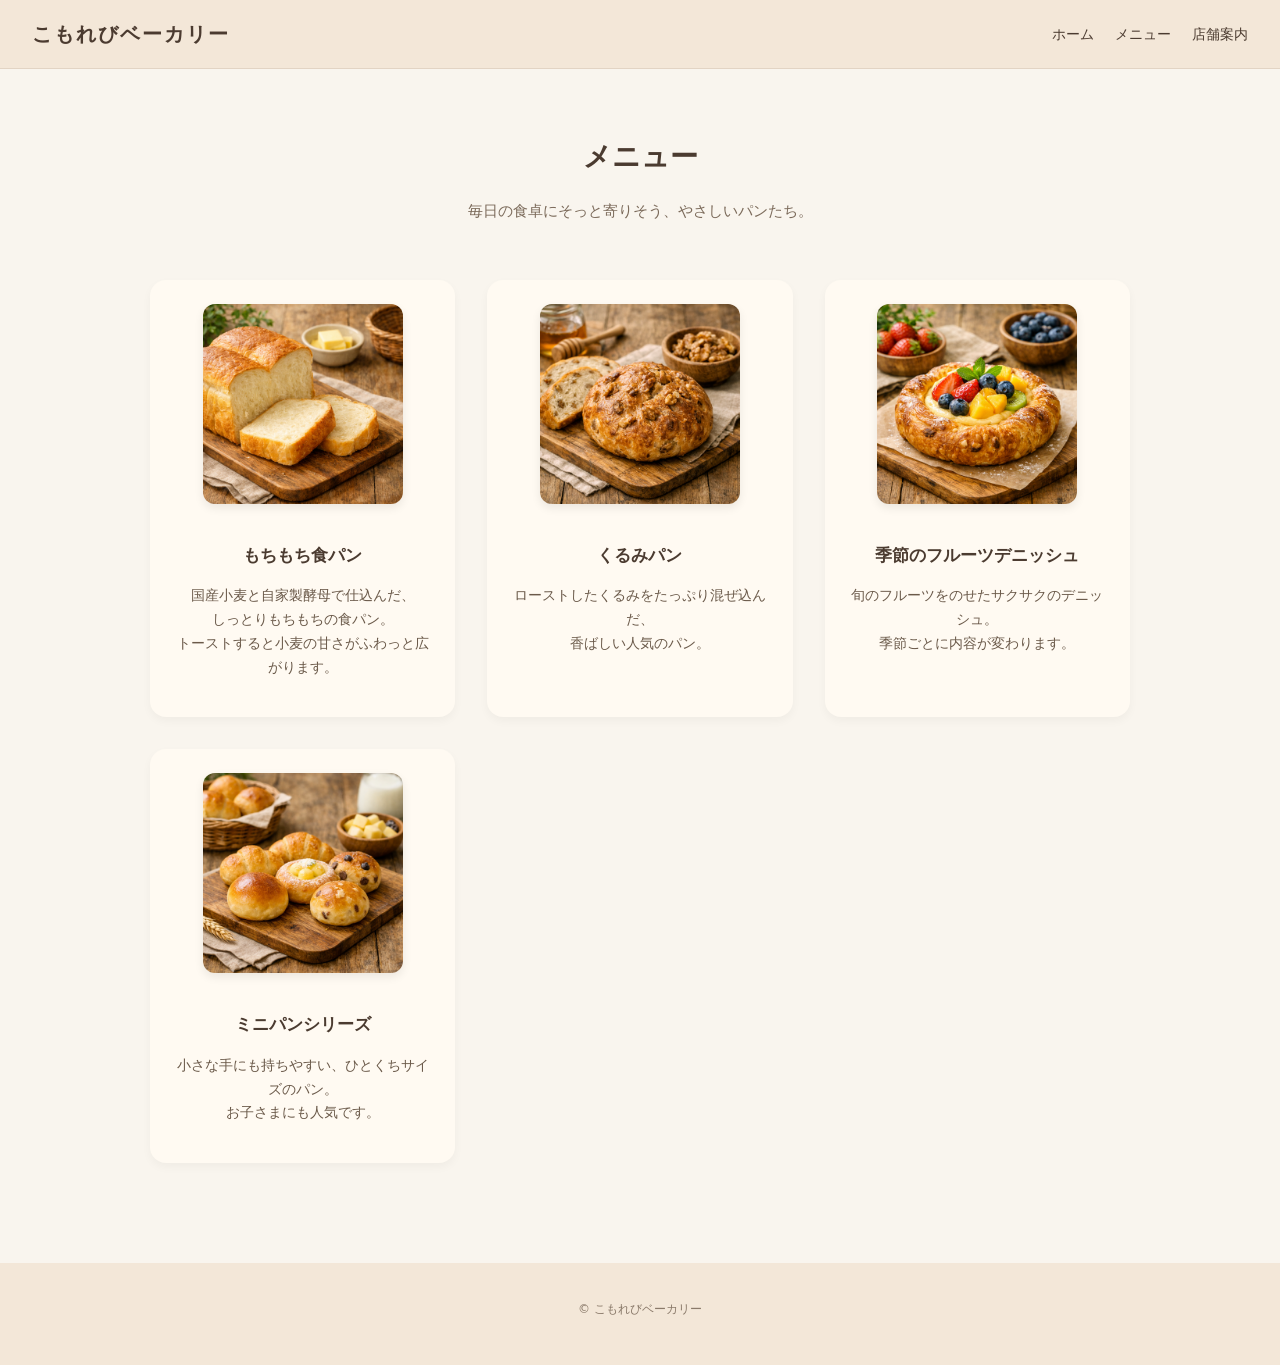
==== menu.html @ ce1f6795 "Add files via upload" ====
<!DOCTYPE html>
<html lang="ja">
<head>
  <meta charset="UTF-8">
  <title>メニュー | こもれびベーカリー</title>
  <link rel="stylesheet" href="style.css">
</head>
<body>

<header>
  <div class="logo">こもれびベーカリー</div>
  <nav>
    <a href="index.html">ホーム</a>
    <a href="menu.html">メニュー</a>
    <a href="index.html#access">店舗案内</a>
  </nav>
</header>

<main>

  <section class="menu-hero">
    <h1 class="menu-title">メニュー</h1>
    <p class="menu-sub">毎日の食卓にそっと寄りそう、やさしいパンたち。</p>
  </section>

  <section class="menu-list">

    <div class="menu-item">
      <img src="2.shokupan.png" alt="もちもち食パン" class="menu-img">
      <h2 class="menu-name">もちもち食パン</h2>
      <p class="menu-desc">
        国産小麦と自家製酵母で仕込んだ、<br>
        しっとりもちもちの食パン。<br>
        トーストすると小麦の甘さがふわっと広がります。
      </p>
    </div>

    <div class="menu-item">
      <img src="3.kurumi.png" alt="くるみパン" class="menu-img">
      <h2 class="menu-name">くるみパン</h2>
      <p class="menu-desc">
        ローストしたくるみをたっぷり混ぜ込んだ、<br>
        香ばしい人気のパン。
      </p>
    </div>

    <div class="menu-item">
      <img src="4.danish.png" alt="季節のフルーツデニッシュ" class="menu-img">
      <h2 class="menu-name">季節のフルーツデニッシュ</h2>
      <p class="menu-desc">
        旬のフルーツをのせたサクサクのデニッシュ。<br>
        季節ごとに内容が変わります。
      </p>
    </div>

    <div class="menu-item">
      <img src="5.minipan.png" alt="ミニパンシリーズ" class="menu-img">
      <h2 class="menu-name">ミニパンシリーズ</h2>
      <p class="menu-desc">
        小さな手にも持ちやすい、ひとくちサイズのパン。<br>
        お子さまにも人気です。
      </p>
    </div>

  </section>

</main>

<footer>
  <p>© こもれびベーカリー</p>
</footer>

</body>
</html>
---- style.css ----
/* ------------------------------
   基本設定
------------------------------ */
body {
  margin: 0;
  font-family: "Hiragino Sans", "YuGothic", system-ui, sans-serif;
  background-color: #f9f5ee;
  color: #4b3b30;
  line-height: 1.8;
}

/* ------------------------------
   ヘッダー
------------------------------ */
header {
  padding: 16px 32px;
  display: flex;
  justify-content: space-between;
  align-items: center;
  background-color: #f3e7d8;
  border-bottom: 1px solid #e2d4c4;
}

.logo {
  font-size: 20px;
  font-weight: bold;
  letter-spacing: 0.1em;
}

nav a {
  margin-left: 16px;
  text-decoration: none;
  color: #4b3b30;
  font-size: 14px;
}

/* ------------------------------
   トップページ（hero）
------------------------------ */
.hero {
  text-align: center;
  padding: 40px 8vw;
}

.hero-text {
  margin-bottom: 24px;
}

.hero-title {
  font-size: 32px;
  margin-bottom: 12px;
  color: #4b3b30;
}

.hero-sub {
  font-size: 16px;
  color: #7b6a5a;
  margin-bottom: 24px;
}

.hero-btn {
  display: inline-block;
  margin: 0 auto 24px;
  padding: 12px 28px;
  border-radius: 999px;
  background-color: #d9e6c8;
  color: #4b3b30;
  text-decoration: none;
  font-size: 14px;
}

.hero-img {
  display: block;
  margin: 0 auto;
  width: 100%;
  max-width: 680px;
  border-radius: 24px;
  box-shadow: 0 8px 20px rgba(0,0,0,0.08);
}

/* ------------------------------
   セクション共通
------------------------------ */
section {
  padding: 40px 8vw;
}

.section-title {
  font-size: 22px;
  margin-bottom: 16px;
  border-left: 6px solid #d9e6c8;
  padding-left: 10px;
}

.intro {
  max-width: 640px;
  font-size: 15px;
  text-align: left;
}

/* ------------------------------
   こだわり・店舗案内（画像＋テキスト）
------------------------------ */
.about-wrap {
  display: flex;
  align-items: flex-start;
  gap: 24px;
  max-width: 900px;
  margin: 0 auto;
}

.about-img {
  width: 260px;
  height: auto;
  border-radius: 16px;
  box-shadow: 0 4px 10px rgba(0,0,0,0.08);
}

/* ------------------------------
   メニューページ（カード型デザイン）
------------------------------ */

.menu-hero {
  text-align: center;
  padding: 40px 8vw 20px;
}

.menu-title {
  font-size: 28px;
  margin-bottom: 8px;
  color: #4b3b30;
}

.menu-sub {
  font-size: 15px;
  color: #7b6a5a;
}

.menu-list {
  max-width: 980px; /* ← カード幅を広げた */
  margin: 0 auto;
  padding: 20px 8vw 60px;
  display: grid;
  grid-template-columns: repeat(auto-fit, minmax(260px, 1fr)); /* ← 260px に拡大 */
  gap: 32px;
}

.menu-item {
  background-color: #fffaf2;
  padding: 24px; /* ← 少し広げて余裕を持たせた */
  border-radius: 16px;
  box-shadow: 0 4px 10px rgba(0,0,0,0.04);
  text-align: center;
}

.menu-img {
  width: 100%;
  max-width: 200px;
  height: auto;
  margin-bottom: 12px;
  border-radius: 12px;
  box-shadow: 0 4px 10px rgba(0,0,0,0.08);
}

.menu-name {
  font-size: 17px; /* ← 18px → 17px に変更 */
  margin-bottom: 8px;
  color: #4b3b30;
  white-space: nowrap; /* ← 改行禁止 */
}

.menu-desc {
  font-size: 14px;
  color: #6b5a4a;
  line-height: 1.7;
}

/* ------------------------------
   フッター
------------------------------ */
footer {
  padding: 24px 8vw 32px;
  font-size: 12px;
  color: #8a7a6a;
  background-color: #f3e7d8;
  margin-top: 40px;
  text-align: center;
}

/* ==============================
   スマホ表示（幅768px以下）
============================== */
@media (max-width: 768px) {

  .about-wrap {
    flex-direction: column;
    align-items: center;
    text-align: left;
  }

  .about-img {
    width: 100%;
    max-width: 360px;
  }

  .intro {
    width: 100%;
    font-size: 14px;
  }

  .menu-list {
    grid-template-columns: 1fr;
    gap: 24px;
  }

  .menu-item {
    padding: 20px;
  }

  .menu-img {
    max-width: 260px;
  }

  .hero-title {
    font-size: 26px;
  }

  .hero-sub {
    font-size: 14px;
  }

  nav a {
    font-size: 13px;
    margin-left: 12px;
  }
}
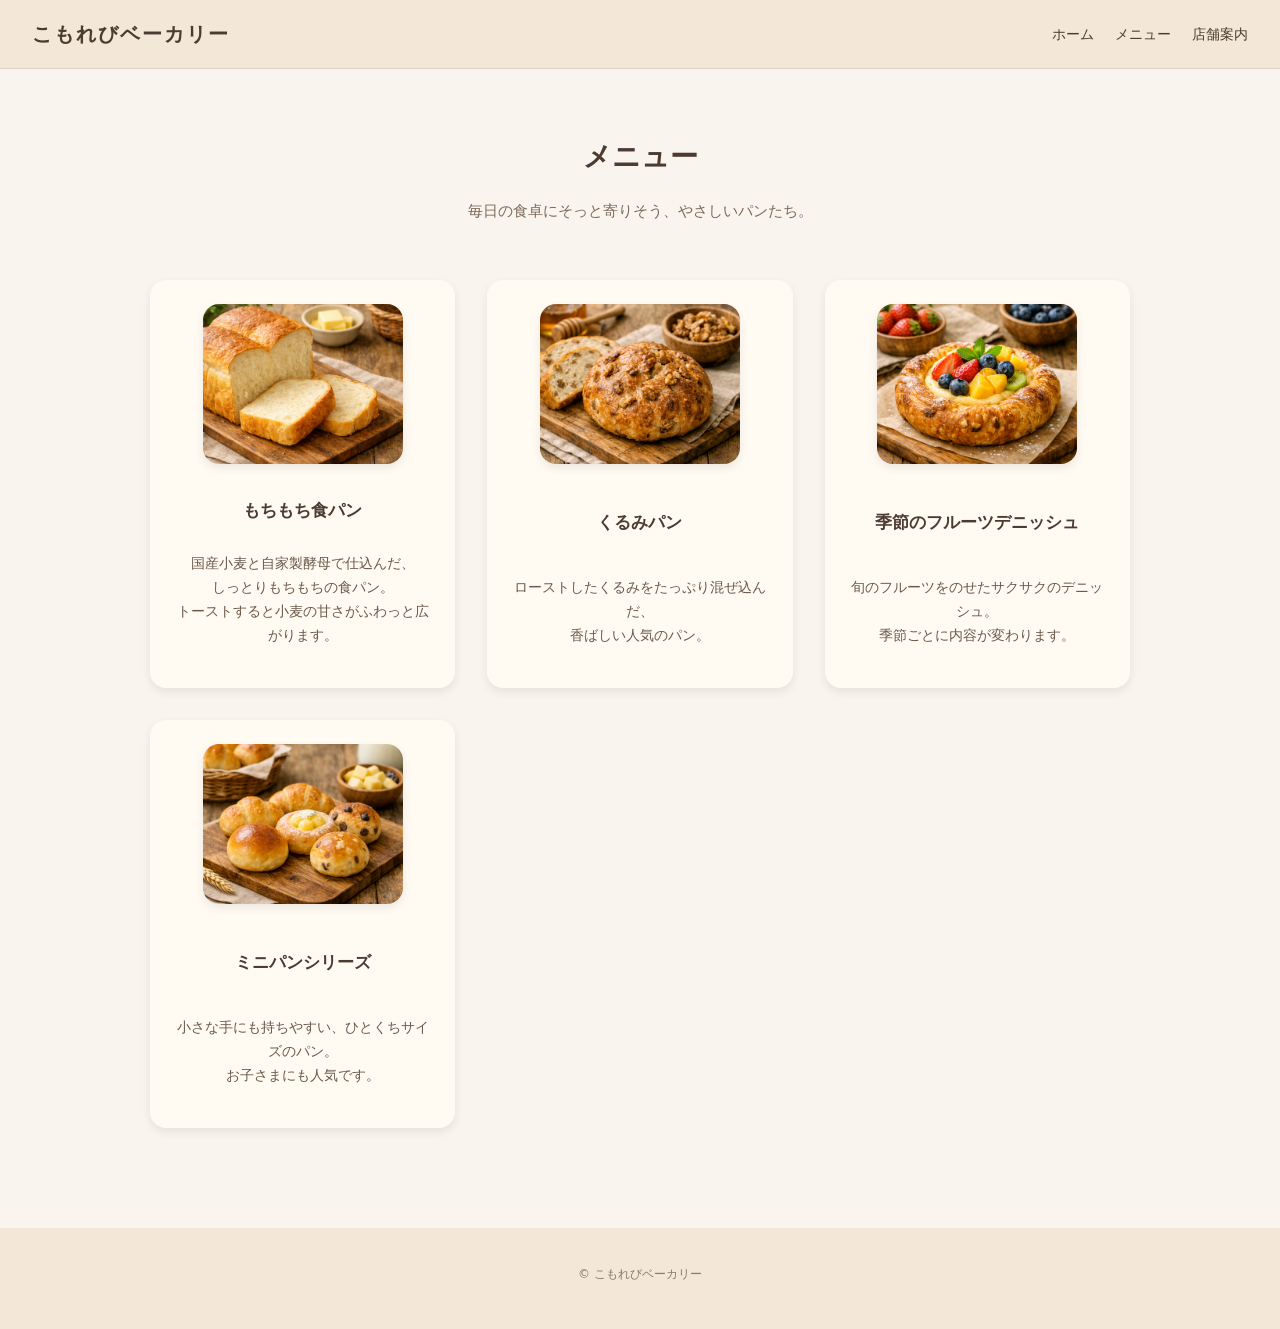
==== commit d6e61900: "Add files via upload" ====
--- a/menu.html
+++ b/menu.html
@@ -3,7 +3,7 @@
 <head>
   <meta charset="UTF-8">
   <title>メニュー | こもれびベーカリー</title>
-  <link rel="stylesheet" href="style.css">
+  <link rel="stylesheet" href="style1.css">
 </head>
 <body>
 
--- a/style1.css
+++ b/style1.css
@@ -0,0 +1,340 @@
+/* ------------------------------
+   基本設定
+------------------------------ */
+body {
+  margin: 0;
+  font-family: "Hiragino Sans", "YuGothic", system-ui, sans-serif;
+  background-color: #f9f5ee;
+  color: #4b3b30;
+  line-height: 1.8;
+}
+
+/* ------------------------------
+   ヘッダー
+------------------------------ */
+header {
+  padding: 16px 32px;
+  display: flex;
+  justify-content: space-between;
+  align-items: center;
+  background-color: #f3e7d8;
+  border-bottom: 1px solid #e2d4c4;
+}
+
+.logo {
+  font-size: 20px;
+  font-weight: bold;
+  letter-spacing: 0.1em;
+}
+
+nav a {
+  margin-left: 16px;
+  text-decoration: none;
+  color: #4b3b30;
+  font-size: 14px;
+}
+
+/* ------------------------------
+   トップページ（hero）
+------------------------------ */
+.hero {
+  position: relative;
+  text-align: center;
+  padding: 100px 8vw 90px;
+  min-height: 80vh;
+  display: flex;
+  flex-direction: column;
+  justify-content: center;
+  align-items: center;
+  overflow: hidden;
+}
+
+.hero-text {
+  position: relative;
+  z-index: 2;
+  max-width: 720px;
+  margin: 0 auto 32px;
+}
+
+.hero-title {
+  font-size: 2.6rem;
+  line-height: 1.6;
+  margin-bottom: 16px;
+  color: #4b3b30;
+}
+
+.hero-sub {
+  font-size: 16px;
+  margin-bottom: 28px;
+  color: #7b6a5a;
+}
+
+.hero-btn {
+  display: inline-block;
+  margin: 0 auto 24px;
+  padding: 14px 32px;
+  border-radius: 999px;
+  background-color: #d9e6c8;
+  color: #4b3b30;
+  text-decoration: none;
+  font-size: 14px;
+  box-shadow: 0 4px 10px rgba(0,0,0,0.08);
+  transition: 0.25s ease;
+}
+
+.hero-btn:hover {
+  background-color: #c8d9b0;
+  transform: scale(1.05);
+  box-shadow: 0 6px 16px rgba(0,0,0,0.12);
+}
+
+.hero-img {
+  display: block;
+  margin: 20px auto 0;
+  width: 100%;
+  max-width: 680px;
+  height: 70vh;
+  object-fit: cover;
+  filter: brightness(0.85);
+  border-radius: 24px;
+  box-shadow: 0 4px 10px rgba(0,0,0,0.08);
+  position: relative;
+  z-index: 2;
+}
+
+/* ------------------------------
+   セクション共通
+------------------------------ */
+section {
+  padding: 40px 8vw;
+}
+
+.section-title {
+  font-size: 22px;
+  margin-bottom: 16px;
+  border-left: 6px solid #d9e6c8;
+  padding-left: 10px;
+}
+
+.intro {
+  max-width: 640px;
+  font-size: 15px;
+  line-height: 1.9;
+  margin-bottom: 24px;
+  text-align: left;
+}
+
+/* ------------------------------
+   こだわり
+------------------------------ */
+.about-wrap {
+  display: flex;
+  align-items: flex-start;
+  gap: 32px;
+  max-width: 900px;
+  margin: 0 auto 60px;
+}
+
+.about-img {
+  width: 300px;
+  height: auto;
+  border-radius: 16px;
+  box-shadow: 0 4px 10px rgba(0,0,0,0.08);
+}
+
+/* ------------------------------
+   店舗案内
+------------------------------ */
+.access-wrap {
+  max-width: 900px;
+  margin: 0 auto 60px;
+  padding: 0 8vw;
+}
+
+.access-info {
+  background-color: #fffaf2;
+  padding: 24px;
+  border-radius: 16px;
+  box-shadow: 0 4px 10px rgba(0,0,0,0.08);
+  margin-bottom: 24px;
+}
+
+.access-info p {
+  margin: 6px 0;
+  font-size: 15px;
+  color: #4b3b30;
+}
+
+.access-map iframe {
+  width: 100%;
+  height: 320px;
+  border-radius: 16px;
+  box-shadow: 0 4px 10px rgba(0,0,0,0.08);
+}
+
+/* ------------------------------
+   メニュー
+------------------------------ */
+.menu-hero {
+  text-align: center;
+  padding: 40px 8vw 20px;
+}
+
+.menu-title {
+  font-size: 28px;
+  margin-bottom: 8px;
+  color: #4b3b30;
+}
+
+.menu-sub {
+  font-size: 15px;
+  color: #7b6a5a;
+}
+
+.menu-list {
+  max-width: 980px;
+  margin: 0 auto;
+  padding: 20px 8vw 60px;
+  display: grid;
+  grid-template-columns: repeat(auto-fit, minmax(260px, 1fr));
+  gap: 32px;
+}
+
+.menu-item {
+  background-color: #fffaf2;
+  padding: 24px;
+  border-radius: 16px;
+  box-shadow: 0 4px 10px rgba(0,0,0,0.08);
+  text-align: center;
+  display: flex;
+  flex-direction: column;
+  justify-content: space-between;
+  min-height: 360px;
+  transition: 0.25s ease;
+}
+
+.menu-item:hover {
+  transform: translateY(-4px);
+  box-shadow: 0 6px 16px rgba(0,0,0,0.12);
+}
+
+.menu-img {
+  width: 100%;
+  max-width: 200px;
+  height: 160px;
+  object-fit: cover;
+  margin: 0 auto 14px;
+  border-radius: 16px;
+  box-shadow: 0 4px 10px rgba(0,0,0,0.08);
+}
+
+.menu-name {
+  font-size: 17px;
+  margin-bottom: 10px;
+  color: #4b3b30;
+  white-space: nowrap;
+}
+
+.menu-desc {
+  font-size: 14px;
+  color: #6b5a4a;
+  line-height: 1.7;
+  margin-bottom: 16px;
+}
+
+/* ------------------------------
+   フッター
+------------------------------ */
+footer {
+  padding: 24px 8vw 32px;
+  font-size: 12px;
+  color: #8a7a6a;
+  background-color: #f3e7d8;
+  margin-top: 40px;
+  text-align: center;
+}
+
+/* ------------------------------
+   スマホ
+------------------------------ */
+@media (max-width: 768px) {
+
+  .about-wrap {
+    flex-direction: column;
+    align-items: center;
+    gap: 20px;
+    text-align: left;
+  }
+
+  .about-img {
+    width: 100%;
+    max-width: 360px;
+    margin-bottom: 12px;
+  }
+
+  .access-wrap {
+    padding: 0 6vw;
+    margin-bottom: 40px;
+  }
+
+  .access-info {
+    padding: 20px;
+  }
+
+  .access-info p {
+    font-size: 14px;
+  }
+
+  .access-map iframe {
+    height: 260px;
+  }
+
+  .intro {
+    width: 100%;
+    font-size: 14px;
+    line-height: 1.8;
+    margin-bottom: 20px;
+  }
+
+  .menu-list {
+    grid-template-columns: 1fr;
+    gap: 24px;
+  }
+
+  .menu-item {
+    padding: 20px;
+  }
+
+  .menu-img {
+    max-width: 260px;
+  }
+
+  .hero {
+    padding: 70px 6vw 60px;
+    min-height: 70vh;
+  }
+
+  .hero-title {
+    font-size: 2rem;
+  }
+
+  .hero-text {
+    margin-bottom: 24px;
+    max-width: 90%;
+  }
+
+  .hero-sub {
+    font-size: 14px;
+  }
+
+  .hero-img {
+    margin-top: 16px;
+    height: 60vh;
+    filter: brightness(0.9);
+  }
+
+  nav a {
+    font-size: 13px;
+    margin-left: 12px;
+  }
+}
